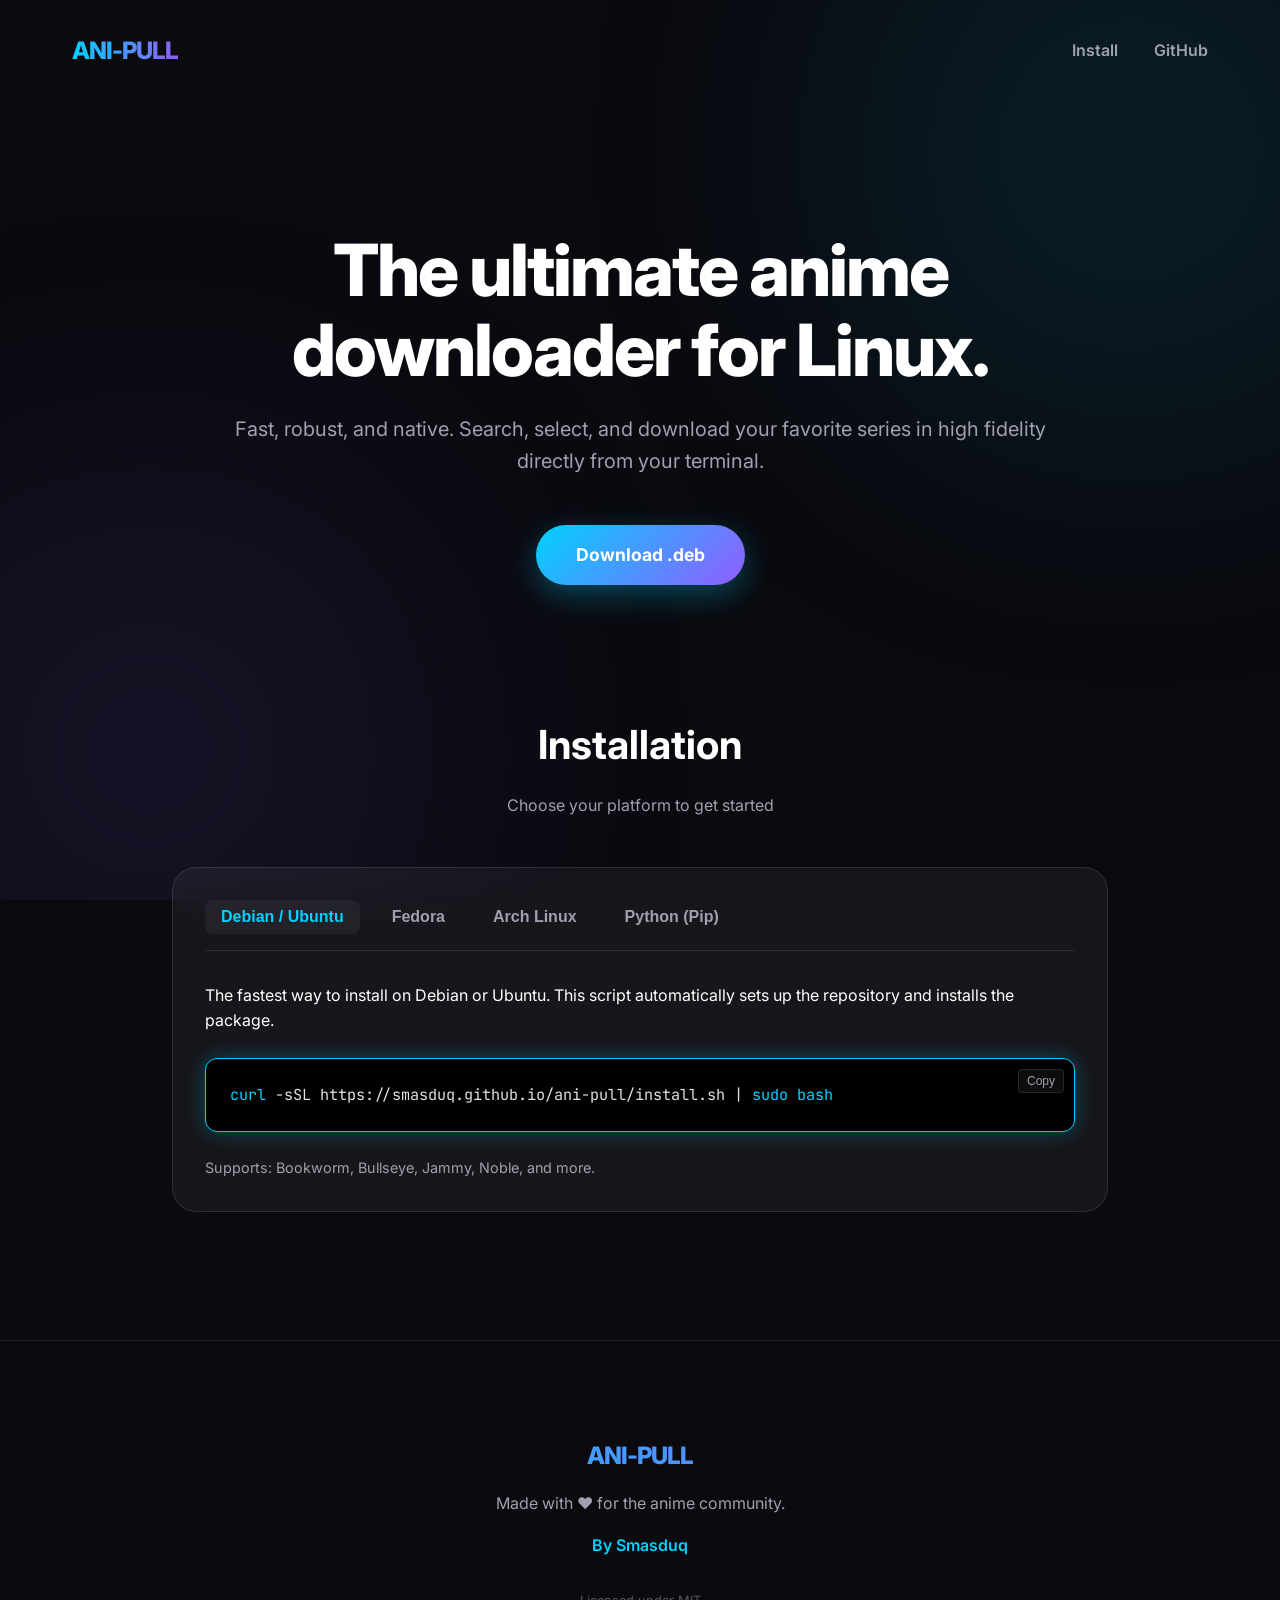
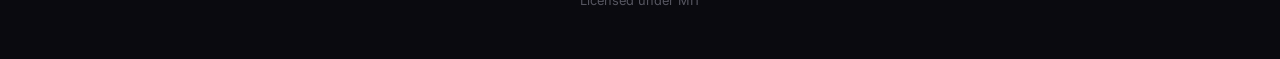
==== index.html @ f3f4c494 "Add landing page" ====
<!DOCTYPE html>
<html lang="en">

<head>
    <meta charset="UTF-8">
    <meta name="viewport" content="width=device-width, initial-scale=1.0">
    <title>Ani-Pull | High Performance Anime Downloader</title>
    <link rel="stylesheet" href="style.css">
</head>

<body>
    <div class="bg-glow"></div>

    <header>
        <div class="logo">ANI-PULL</div>
        <nav class="nav-links">
            <a href="#install">Install</a>
            <a href="https://github.com/Smasduq/ani-pull" target="_blank">GitHub</a>
        </nav>
    </header>

    <main>
        <section class="hero">
            <h1>The ultimate anime downloader for <span>Linux.</span></h1>
            <p>Fast, robust, and native. Search, select, and download your favorite series in high fidelity directly
                from your terminal.</p>
            <a href="https://github.com/Smasduq/ani-pull/releases/latest" class="btn-primary">Download .deb</a>
        </section>

        <section class="install-section" id="install">
            <h2 style="text-align: center; font-size: 2.5rem; margin-bottom: 1rem;">Installation</h2>
            <p style="text-align: center; color: var(--text-dim); margin-bottom: 2rem;">Choose your platform to get
                started</p>

            <div class="tabs-container">
                <div class="tabs-header">
                    <button class="tab-btn active" onclick="showTab('debian')">Debian / Ubuntu</button>
                    <button class="tab-btn" onclick="showTab('fedora')">Fedora</button>
                    <button class="tab-btn" onclick="showTab('arch')">Arch Linux</button>
                    <button class="tab-btn" onclick="showTab('python')">Python (Pip)</button>
                </div>

                <!-- Debian Tab -->
                <div id="debian" class="tab-content active">
                    <p style="margin-bottom: 1.5rem;">The fastest way to install on Debian or Ubuntu. This script
                        automatically sets up the repository and installs the package.</p>
                    <div class="code-block" style="border-color: var(--primary); box-shadow: 0 0 20px var(--glow);">
                        <button class="copy-btn">Copy</button>
                        <span>curl</span> -sSL https://smasduq.github.io/ani-pull/install.sh | <span>sudo bash</span>
                    </div>
                    <p style="margin-top: 1.5rem; color: var(--text-dim); font-size: 0.9rem;">Supports: Bookworm,
                        Bullseye, Jammy, Noble, and more.</p>
                </div>

                <!-- Fedora Tab -->
                <div id="fedora" class="tab-content">
                    <p style="margin-bottom: 1rem;">Install using <code>dnf</code> or build the RPM spec.</p>
                    <div class="code-block">
                        <button class="copy-btn">Copy</button>
                        <span># Install the binary RPM</span><br>
                        sudo dnf install ./ani-pull-1.1.0-1.noarch.rpm
                    </div>
                </div>

                <!-- Arch Tab -->
                <div id="arch" class="tab-content">
                    <p style="margin-bottom: 1rem;">Build from the official PKGBUILD.</p>
                    <div class="code-block">
                        <button class="copy-btn">Copy</button>
                        git clone https://github.com/Smasduq/ani-pull<br>
                        cd ani-pull/packaging/arch<br>
                        <span>makepkg -si</span>
                    </div>
                </div>

                <!-- Python Tab -->
                <div id="python" class="tab-content">
                    <p style="margin-bottom: 1rem;">Install as a standard Python package.</p>
                    <div class="code-block">
                        <button class="copy-btn">Copy</button>
                        pip install ani-pull
                    </div>
                </div>
            </div>
        </section>
    </main>

    <footer>
        <div class="footer-content">
            <div class="logo" style="margin-bottom: 1rem;">ANI-PULL</div>
            <p>Made with ❤️ for the anime community.</p>
            <div class="author">By Smasduq</div>
            <p style="margin-top: 2rem; font-size: 0.8rem; opacity: 0.5;">Licensed under MIT</p>
        </div>
    </footer>

    <script>
        function showTab(tabId) {
            // Remove active class from all buttons and contents
            document.querySelectorAll('.tab-btn').forEach(btn => btn.classList.remove('active'));
            document.querySelectorAll('.tab-content').forEach(content => content.classList.remove('active'));

            // Add active class to selected button and content
            event.currentTarget.classList.add('active');
            document.getElementById(tabId).classList.add('active');
        }

        // Simple Copy Logic
        document.querySelectorAll('.copy-btn').forEach(btn => {
            btn.addEventListener('click', () => {
                const code = btn.parentElement.innerText.replace('Copy', '').trim();
                navigator.clipboard.writeText(code);
                const originalText = btn.innerText;
                btn.innerText = 'Copied!';
                setTimeout(() => btn.innerText = originalText, 2000);
            });
        });
    </script>
</body>

</html>
---- style.css ----
@import url('https://fonts.googleapis.com/css2?family=Inter:wght@300;400;600;800&family=JetBrains+Mono&display=swap');

:root {
    --bg: #0a0a0f;
    --card-bg: rgba(255, 255, 255, 0.03);
    --border: rgba(255, 255, 255, 0.1);
    --primary: #00d2ff;
    --secondary: #925cff;
    --text: #ffffff;
    --text-dim: #a0a0b0;
    --accent: #3a86ff;
    --glass: rgba(255, 255, 255, 0.05);
    --glow: rgba(0, 210, 255, 0.3);
}

* {
    margin: 0;
    padding: 0;
    box-sizing: border-box;
}

body {
    background-color: var(--bg);
    color: var(--text);
    font-family: 'Inter', sans-serif;
    line-height: 1.6;
    overflow-x: hidden;
}

/* Background Animation */
.bg-glow {
    position: fixed;
    top: 0;
    left: 0;
    width: 100%;
    height: 100%;
    z-index: -1;
    overflow: hidden;
}

.bg-glow::before, .bg-glow::after {
    content: '';
    position: absolute;
    width: 500px;
    height: 500px;
    border-radius: 50%;
    filter: blur(150px);
    opacity: 0.15;
}

.bg-glow::before {
    background: var(--primary);
    top: -100px;
    right: -100px;
}

.bg-glow::after {
    background: var(--secondary);
    bottom: -100px;
    left: -100px;
}

/* Header */
header {
    padding: 2rem;
    display: flex;
    justify-content: space-between;
    align-items: center;
    max-width: 1200px;
    margin: 0 auto;
}

.logo {
    font-weight: 800;
    font-size: 1.5rem;
    letter-spacing: -1px;
    background: linear-gradient(90deg, var(--primary), var(--secondary));
    -webkit-background-clip: text;
    -webkit-text-fill-color: transparent;
}

.nav-links a {
    color: var(--text-dim);
    text-decoration: none;
    margin-left: 2rem;
    font-weight: 600;
    transition: color 0.3s;
}

.nav-links a:hover {
    color: var(--primary);
}

/* Hero */
.hero {
    padding: 8rem 2rem 4rem;
    text-align: center;
    max-width: 900px;
    margin: 0 auto;
}

h1 {
    font-size: 4.5rem;
    font-weight: 800;
    margin-bottom: 1.5rem;
    letter-spacing: -2px;
    line-height: 1.1;
}

.hero p {
    font-size: 1.25rem;
    color: var(--text-dim);
    margin-bottom: 3rem;
}

.btn-primary {
    display: inline-block;
    padding: 1rem 2.5rem;
    background: linear-gradient(135deg, var(--primary), var(--secondary));
    color: white;
    text-decoration: none;
    border-radius: 50px;
    font-weight: 700;
    font-size: 1.1rem;
    box-shadow: 0 10px 30px var(--glow);
    transition: transform 0.3s, box-shadow 0.3s;
}

.btn-primary:hover {
    transform: translateY(-3px);
    box-shadow: 0 15px 40px var(--glow);
}

/* Tabs */
.install-section {
    padding: 4rem 2rem;
    max-width: 1000px;
    margin: 0 auto;
}

.tabs-container {
    background: var(--glass);
    border: 1px solid var(--border);
    border-radius: 24px;
    backdrop-filter: blur(20px);
    padding: 2rem;
    margin-top: 3rem;
}

.tabs-header {
    display: flex;
    gap: 1rem;
    margin-bottom: 2rem;
    border-bottom: 1px solid var(--border);
    padding-bottom: 1rem;
    overflow-x: auto;
}

.tab-btn {
    background: none;
    border: none;
    color: var(--text-dim);
    font-weight: 600;
    font-size: 1rem;
    cursor: pointer;
    padding: 0.5rem 1rem;
    border-radius: 8px;
    transition: all 0.3s;
    white-space: nowrap;
}

.tab-btn.active {
    background: var(--glass);
    color: var(--primary);
}

.tab-content {
    display: none;
    animation: fadeIn 0.5s ease;
}

.tab-content.active {
    display: block;
}

@keyframes fadeIn {
    from { opacity: 0; transform: translateY(10px); }
    to { opacity: 1; transform: translateY(0); }
}

.code-block {
    background: #000;
    padding: 1.5rem;
    border-radius: 12px;
    font-family: 'JetBrains Mono', monospace;
    font-size: 0.95rem;
    color: #e0e0e0;
    position: relative;
    overflow-x: auto;
    border: 1px solid var(--border);
}

.code-block span {
    color: var(--primary);
}

.copy-btn {
    position: absolute;
    top: 10px;
    right: 10px;
    background: var(--glass);
    border: 1px solid var(--border);
    color: var(--text-dim);
    padding: 4px 8px;
    border-radius: 4px;
    font-size: 0.75rem;
    cursor: pointer;
}

/* Footer */
footer {
    padding: 6rem 2rem 3rem;
    text-align: center;
    border-top: 1px solid var(--border);
    margin-top: 4rem;
}

.footer-content {
    max-width: 1200px;
    margin: 0 auto;
    color: var(--text-dim);
}

.author {
    margin-top: 1rem;
    font-weight: 600;
    color: var(--primary);
}

/* Responsive */
@media (max-width: 768px) {
    h1 { font-size: 3rem; }
    .hero { padding-top: 4rem; }
}
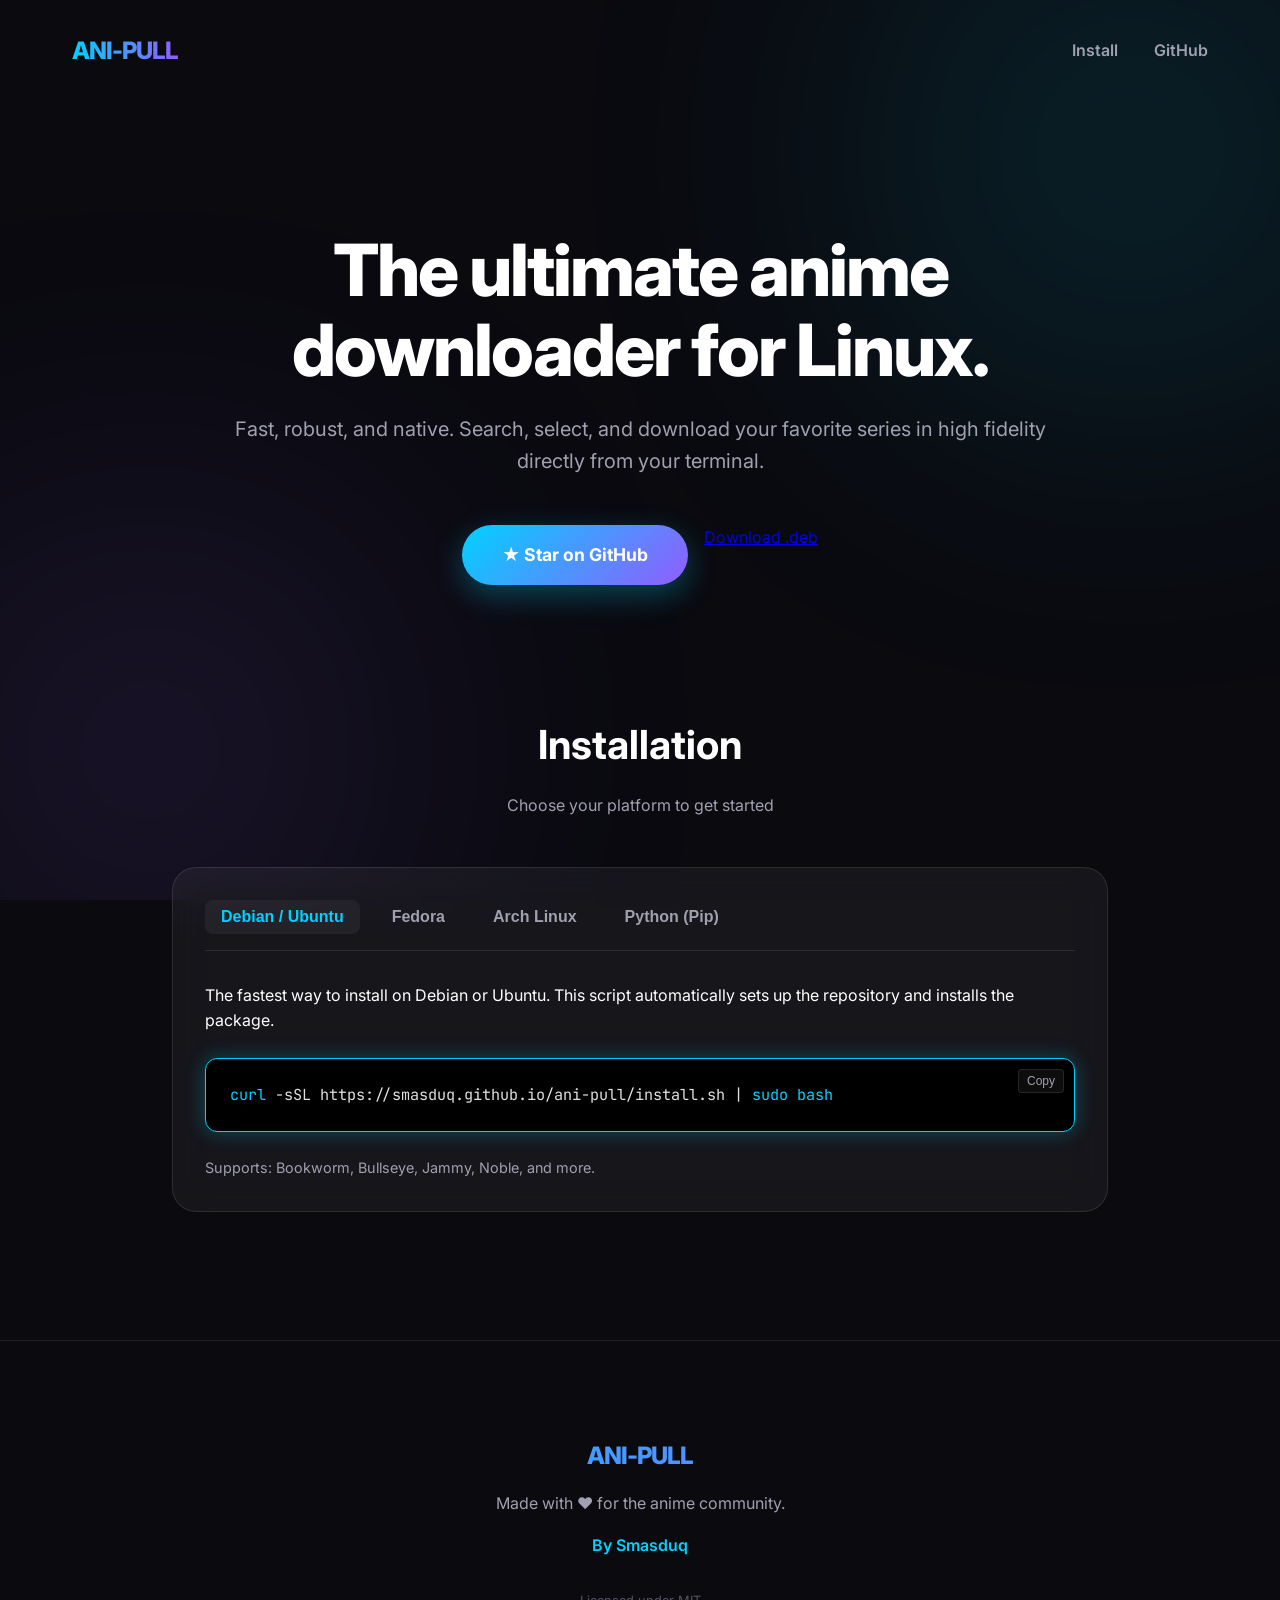
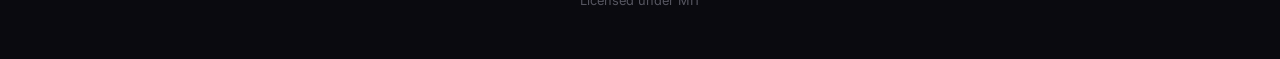
==== commit 63b77693: "Add RPM download button and update Fedora instructions" ====
--- a/index.html
+++ b/index.html
@@ -24,7 +24,10 @@
             <h1>The ultimate anime downloader for <span>Linux.</span></h1>
             <p>Fast, robust, and native. Search, select, and download your favorite series in high fidelity directly
                 from your terminal.</p>
-            <a href="https://github.com/Smasduq/ani-pull/releases/latest" class="btn-primary">Download .deb</a>
+            <div style="display: flex; justify-content: center; gap: 1rem;">
+                <a href="https://github.com/Smasduq/ani-pull" target="_blank" class="btn-primary">★ Star on GitHub</a>
+                <a href="https://github.com/Smasduq/ani-pull/releases/latest" class="btn-secondary">Download .deb</a>
+            </div>
         </section>
 
         <section class="install-section" id="install">
@@ -54,10 +57,13 @@
 
                 <!-- Fedora Tab -->
                 <div id="fedora" class="tab-content">
-                    <p style="margin-bottom: 1rem;">Install using <code>dnf</code> or build the RPM spec.</p>
+                    <p style="margin-bottom: 1.5rem;">Native support for Fedora and other RPM-based distributions.</p>
+                    <div style="margin-bottom: 2rem;">
+                        <a href="https://github.com/Smasduq/ani-pull/releases/latest" class="btn-secondary" style="margin-left: 0; padding: 0.8rem 1.5rem; font-size: 0.9rem;">Download .rpm</a>
+                    </div>
                     <div class="code-block">
                         <button class="copy-btn">Copy</button>
-                        <span># Install the binary RPM</span><br>
+                        <span># Install using dnf</span><br>
                         sudo dnf install ./ani-pull-1.1.0-1.noarch.rpm
                     </div>
                 </div>
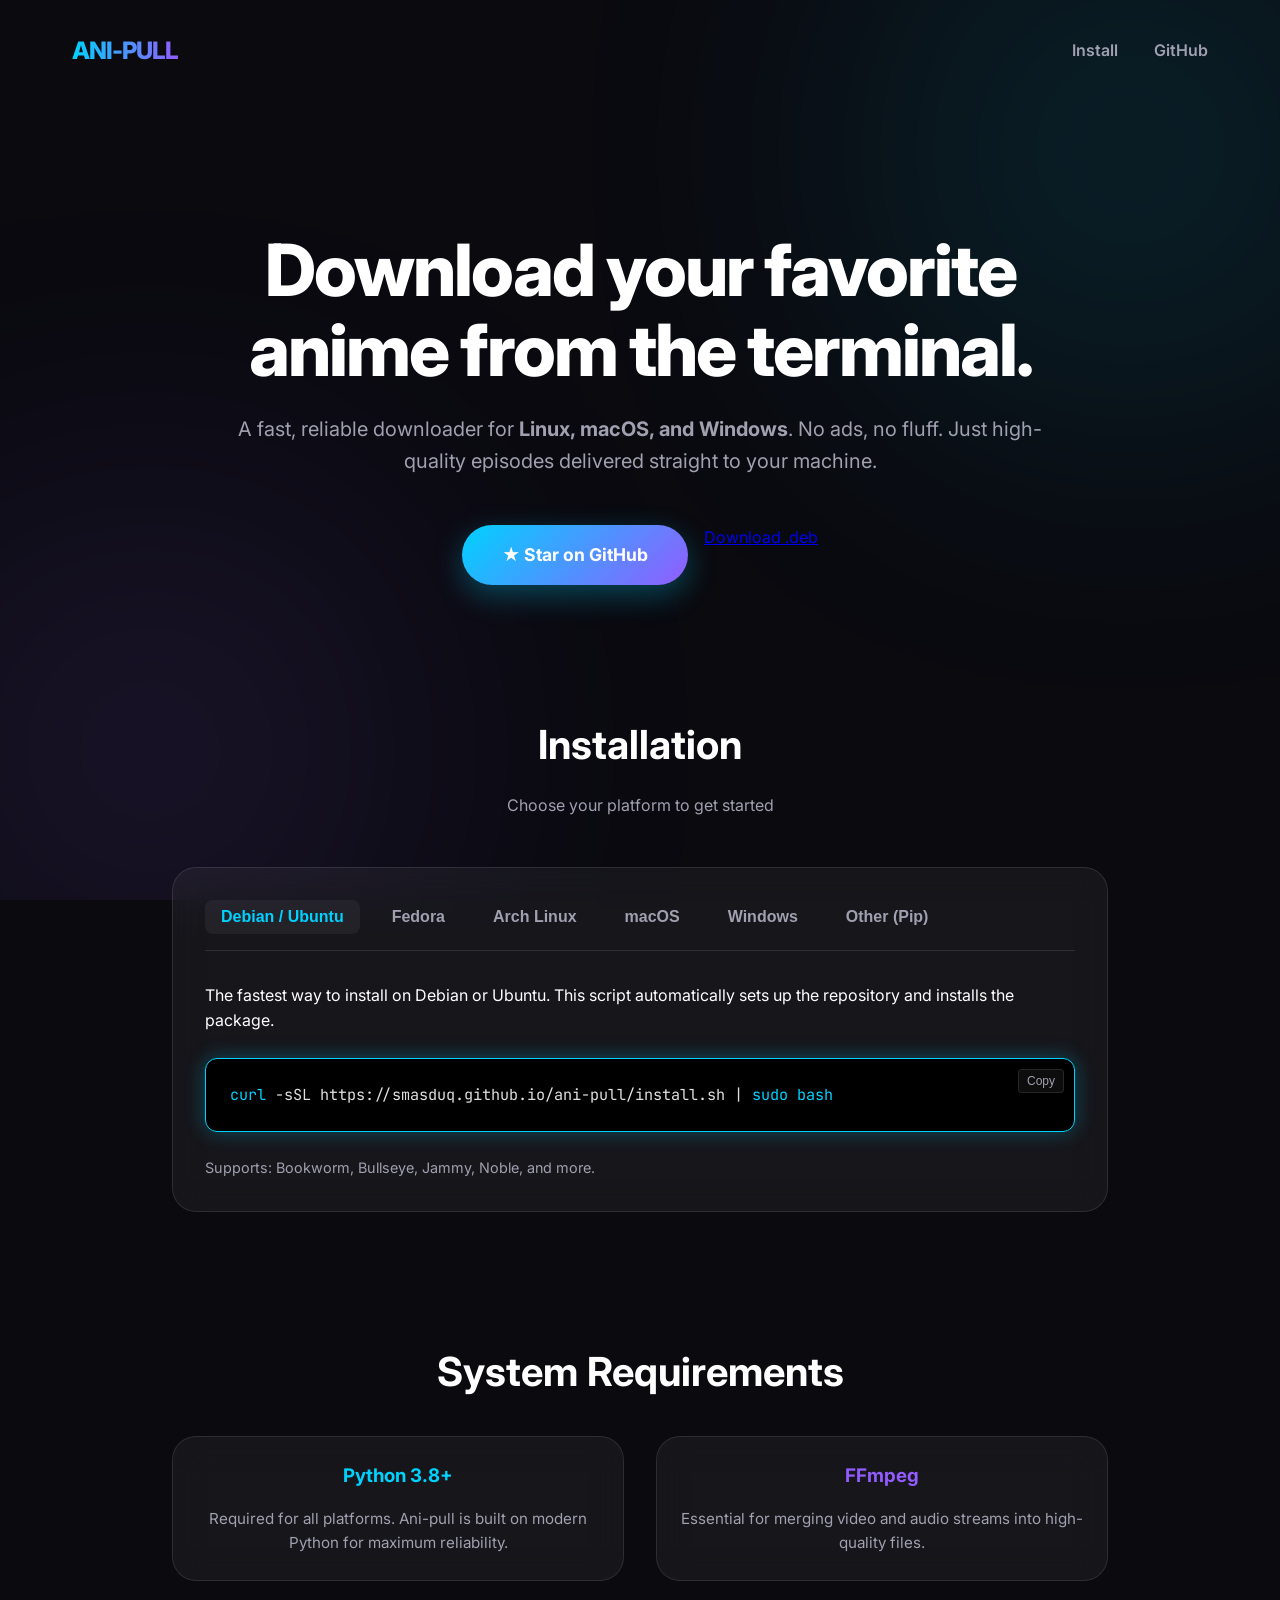
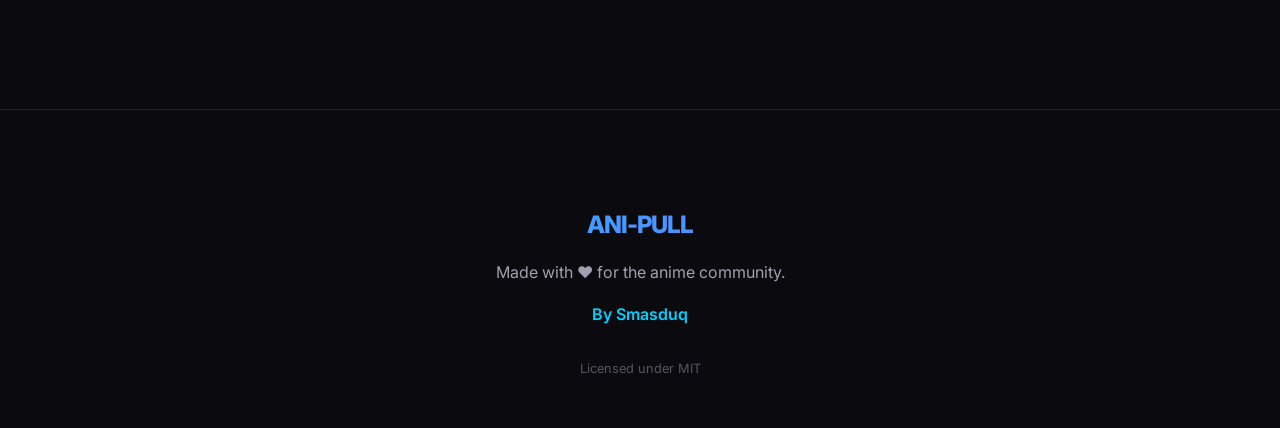
==== commit 45c0c1c8: "Add Windows installation commands" ====
--- a/index.html
+++ b/index.html
@@ -21,9 +21,9 @@
 
     <main>
         <section class="hero">
-            <h1>The ultimate anime downloader for <span>Linux.</span></h1>
-            <p>Fast, robust, and native. Search, select, and download your favorite series in high fidelity directly
-                from your terminal.</p>
+            <h1>Download your favorite anime <span>from the terminal.</span></h1>
+            <p>A fast, reliable downloader for <b>Linux, macOS, and Windows</b>. No ads, no fluff. Just high-quality
+                episodes delivered straight to your machine.</p>
             <div style="display: flex; justify-content: center; gap: 1rem;">
                 <a href="https://github.com/Smasduq/ani-pull" target="_blank" class="btn-primary">★ Star on GitHub</a>
                 <a href="https://github.com/Smasduq/ani-pull/releases/latest" class="btn-secondary">Download .deb</a>
@@ -40,7 +40,9 @@
                     <button class="tab-btn active" onclick="showTab('debian')">Debian / Ubuntu</button>
                     <button class="tab-btn" onclick="showTab('fedora')">Fedora</button>
                     <button class="tab-btn" onclick="showTab('arch')">Arch Linux</button>
-                    <button class="tab-btn" onclick="showTab('python')">Python (Pip)</button>
+                    <button class="tab-btn" onclick="showTab('macos')">macOS</button>
+                    <button class="tab-btn" onclick="showTab('windows')">Windows</button>
+                    <button class="tab-btn" onclick="showTab('python')">Other (Pip)</button>
                 </div>
 
                 <!-- Debian Tab -->
@@ -55,11 +57,24 @@
                         Bullseye, Jammy, Noble, and more.</p>
                 </div>
 
+                <!-- macOS Tab -->
+                <div id="macos" class="tab-content">
+                    <p style="margin-bottom: 1.5rem;">Install using <code>pip</code>. macOS users should also install
+                        <code>ffmpeg</code> via Homebrew.
+                    </p>
+                    <div class="code-block">
+                        <button class="copy-btn">Copy</button>
+                        brew install ffmpeg<br>
+                        pip3 install ani-pull
+                    </div>
+                </div>
+
                 <!-- Fedora Tab -->
                 <div id="fedora" class="tab-content">
                     <p style="margin-bottom: 1.5rem;">Native support for Fedora and other RPM-based distributions.</p>
                     <div style="margin-bottom: 2rem;">
-                        <a href="https://github.com/Smasduq/ani-pull/releases/latest" class="btn-secondary" style="margin-left: 0; padding: 0.8rem 1.5rem; font-size: 0.9rem;">Download .rpm</a>
+                        <a href="https://github.com/Smasduq/ani-pull/releases/latest" class="btn-secondary"
+                            style="margin-left: 0; padding: 0.8rem 1.5rem; font-size: 0.9rem;">Download .rpm</a>
                     </div>
                     <div class="code-block">
                         <button class="copy-btn">Copy</button>
@@ -79,6 +94,18 @@
                     </div>
                 </div>
 
+                <!-- Windows Tab -->
+                <div id="windows" class="tab-content">
+                    <p style="margin-bottom: 1.5rem;">Install on Windows using <code>pip</code>. You will also need <code>ffmpeg</code> installed on your system path.</p>
+                    <div class="code-block">
+                        <button class="copy-btn">Copy</button>
+                        <span># Install ffmpeg via winget</span><br>
+                        winget install ffmpeg<br><br>
+                        <span># Install ani-pull</span><br>
+                        pip install ani-pull
+                    </div>
+                </div>
+
                 <!-- Python Tab -->
                 <div id="python" class="tab-content">
                     <p style="margin-bottom: 1rem;">Install as a standard Python package.</p>
@@ -86,6 +113,22 @@
                         <button class="copy-btn">Copy</button>
                         pip install ani-pull
                     </div>
+                </div>
+            </div>
+        </section>
+
+        <section style="padding: 4rem 2rem; max-width: 1000px; margin: 0 auto; text-align: center;">
+            <h2 style="font-size: 2.5rem; margin-bottom: 2rem;">System Requirements</h2>
+            <div style="display: grid; grid-template-columns: repeat(auto-fit, minmax(250px, 1fr)); gap: 2rem;">
+                <div class="tabs-container" style="margin-top: 0; padding: 1.5rem;">
+                    <h3 style="color: var(--primary); margin-bottom: 1rem;">Python 3.8+</h3>
+                    <p style="color: var(--text-dim); font-size: 0.95rem;">Required for all platforms. Ani-pull is built
+                        on modern Python for maximum reliability.</p>
+                </div>
+                <div class="tabs-container" style="margin-top: 0; padding: 1.5rem;">
+                    <h3 style="color: var(--secondary); margin-bottom: 1rem;">FFmpeg</h3>
+                    <p style="color: var(--text-dim); font-size: 0.95rem;">Essential for merging video and audio streams
+                        into high-quality files.</p>
                 </div>
             </div>
         </section>
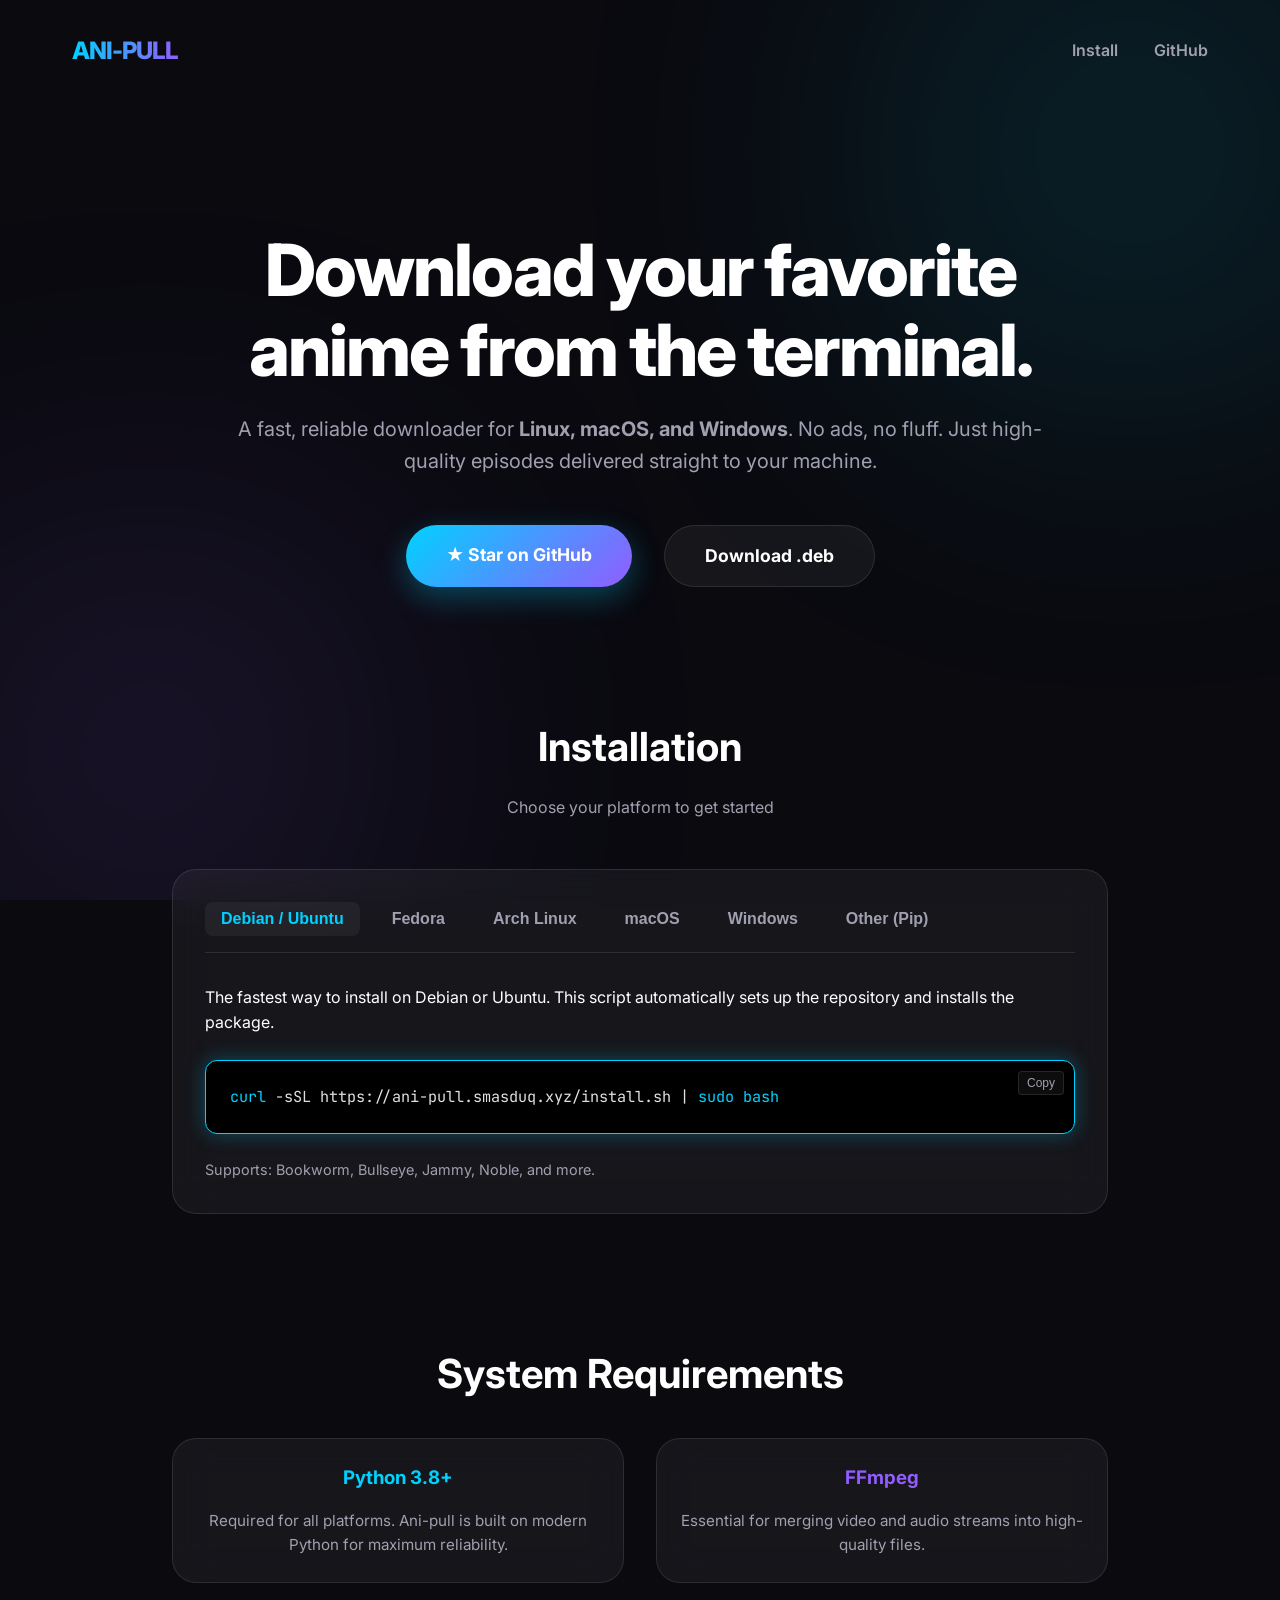
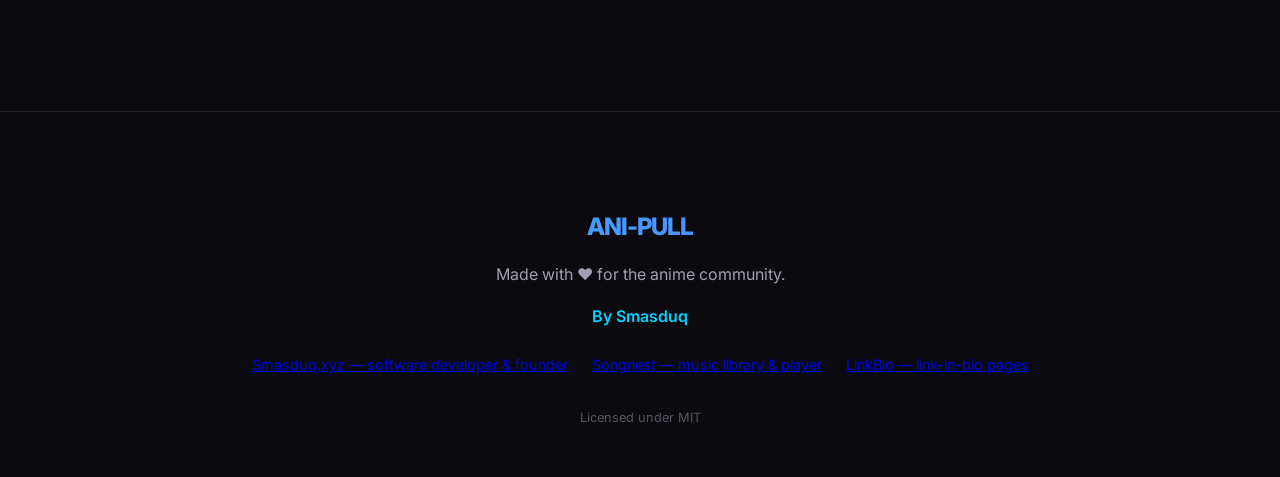
==== commit e75d9f65: "seo: metadata, robots.txt, sitemap and cross-links for ani-pull.smasduq.xyz - meta description, cano" ====
--- a/index.html
+++ b/index.html
@@ -5,7 +5,40 @@
     <meta charset="UTF-8">
     <meta name="viewport" content="width=device-width, initial-scale=1.0">
     <title>Ani-Pull | High Performance Anime Downloader</title>
+    <meta name="description"
+        content="Ani-Pull is a fast, reliable anime downloader for Linux, macOS, and Windows. No ads, no fluff — just high-quality episodes delivered straight to your machine.">
+    <link rel="canonical" href="https://ani-pull.smasduq.xyz/">
+    <link rel="icon" type="image/png" href="/favicon.png">
+    <meta property="og:type" content="website">
+    <meta property="og:site_name" content="Ani-Pull">
+    <meta property="og:url" content="https://ani-pull.smasduq.xyz/">
+    <meta property="og:title" content="Ani-Pull | High Performance Anime Downloader">
+    <meta property="og:description"
+        content="A fast, reliable anime downloader for Linux, macOS, and Windows. No ads, no fluff — just high-quality episodes delivered straight to your machine.">
+    <meta property="og:image" content="https://ani-pull.smasduq.xyz/og-card.jpg">
+    <meta property="og:image:width" content="1200">
+    <meta property="og:image:height" content="630">
+    <meta name="twitter:card" content="summary_large_image">
+    <meta name="twitter:title" content="Ani-Pull | High Performance Anime Downloader">
+    <meta name="twitter:description"
+        content="A fast, reliable anime downloader for Linux, macOS, and Windows. No ads, no fluff — just high-quality episodes delivered straight to your machine.">
+    <meta name="twitter:image" content="https://ani-pull.smasduq.xyz/og-card.jpg">
     <link rel="stylesheet" href="style.css">
+    <script type="application/ld+json">
+        {
+            "@context": "https://schema.org",
+            "@type": "SoftwareApplication",
+            "name": "Ani-Pull",
+            "url": "https://ani-pull.smasduq.xyz/",
+            "description": "A fast, reliable anime downloader for Linux, macOS, and Windows. No ads, no fluff — just high-quality episodes delivered straight to your machine.",
+            "applicationCategory": "MultimediaApplication",
+            "operatingSystem": "Linux, macOS, Windows",
+            "isAccessibleForFree": true,
+            "license": "https://opensource.org/license/mit",
+            "downloadUrl": "https://github.com/Smasduq/ani-pull/releases/latest",
+            "codeRepository": "https://github.com/Smasduq/ani-pull"
+        }
+    </script>
 </head>
 
 <body>
@@ -51,7 +84,7 @@
                         automatically sets up the repository and installs the package.</p>
                     <div class="code-block" style="border-color: var(--primary); box-shadow: 0 0 20px var(--glow);">
                         <button class="copy-btn">Copy</button>
-                        <span>curl</span> -sSL https://smasduq.github.io/ani-pull/install.sh | <span>sudo bash</span>
+                        <span>curl</span> -sSL https://ani-pull.smasduq.xyz/install.sh | <span>sudo bash</span>
                     </div>
                     <p style="margin-top: 1.5rem; color: var(--text-dim); font-size: 0.9rem;">Supports: Bookworm,
                         Bullseye, Jammy, Noble, and more.</p>
@@ -139,6 +172,12 @@
             <div class="logo" style="margin-bottom: 1rem;">ANI-PULL</div>
             <p>Made with ❤️ for the anime community.</p>
             <div class="author">By Smasduq</div>
+            <nav aria-label="Other projects by Smasduq"
+                style="margin-top: 1.5rem; display: flex; flex-wrap: wrap; gap: 0.75rem 1.5rem; justify-content: center; font-size: 0.9rem;">
+                <a href="https://smasduq.xyz">Smasduq.xyz — software developer &amp; founder</a>
+                <a href="https://songnest.smasduq.xyz">Songnest — music library &amp; player</a>
+                <a href="https://link.smasduq.xyz">LinkBio — link-in-bio pages</a>
+            </nav>
             <p style="margin-top: 2rem; font-size: 0.8rem; opacity: 0.5;">Licensed under MIT</p>
         </div>
     </footer>
--- a/style.css
+++ b/style.css
@@ -113,22 +113,40 @@
     margin-bottom: 3rem;
 }
 
-.btn-primary {
+.btn-primary, .btn-secondary {
     display: inline-block;
     padding: 1rem 2.5rem;
-    background: linear-gradient(135deg, var(--primary), var(--secondary));
-    color: white;
-    text-decoration: none;
     border-radius: 50px;
     font-weight: 700;
     font-size: 1.1rem;
+    text-decoration: none;
+    transition: transform 0.3s, box-shadow 0.3s;
+}
+
+.btn-primary {
+    background: linear-gradient(135deg, var(--primary), var(--secondary));
+    color: white;
     box-shadow: 0 10px 30px var(--glow);
-    transition: transform 0.3s, box-shadow 0.3s;
+}
+
+.btn-secondary {
+    background: var(--glass);
+    color: var(--text);
+    border: 1px solid var(--border);
+    margin-left: 1rem;
+}
+
+.btn-primary:hover, .btn-secondary:hover {
+    transform: translateY(-3px);
 }
 
 .btn-primary:hover {
-    transform: translateY(-3px);
     box-shadow: 0 15px 40px var(--glow);
+}
+
+.btn-secondary:hover {
+    background: rgba(255, 255, 255, 0.1);
+    border-color: var(--primary);
 }
 
 /* Tabs */
